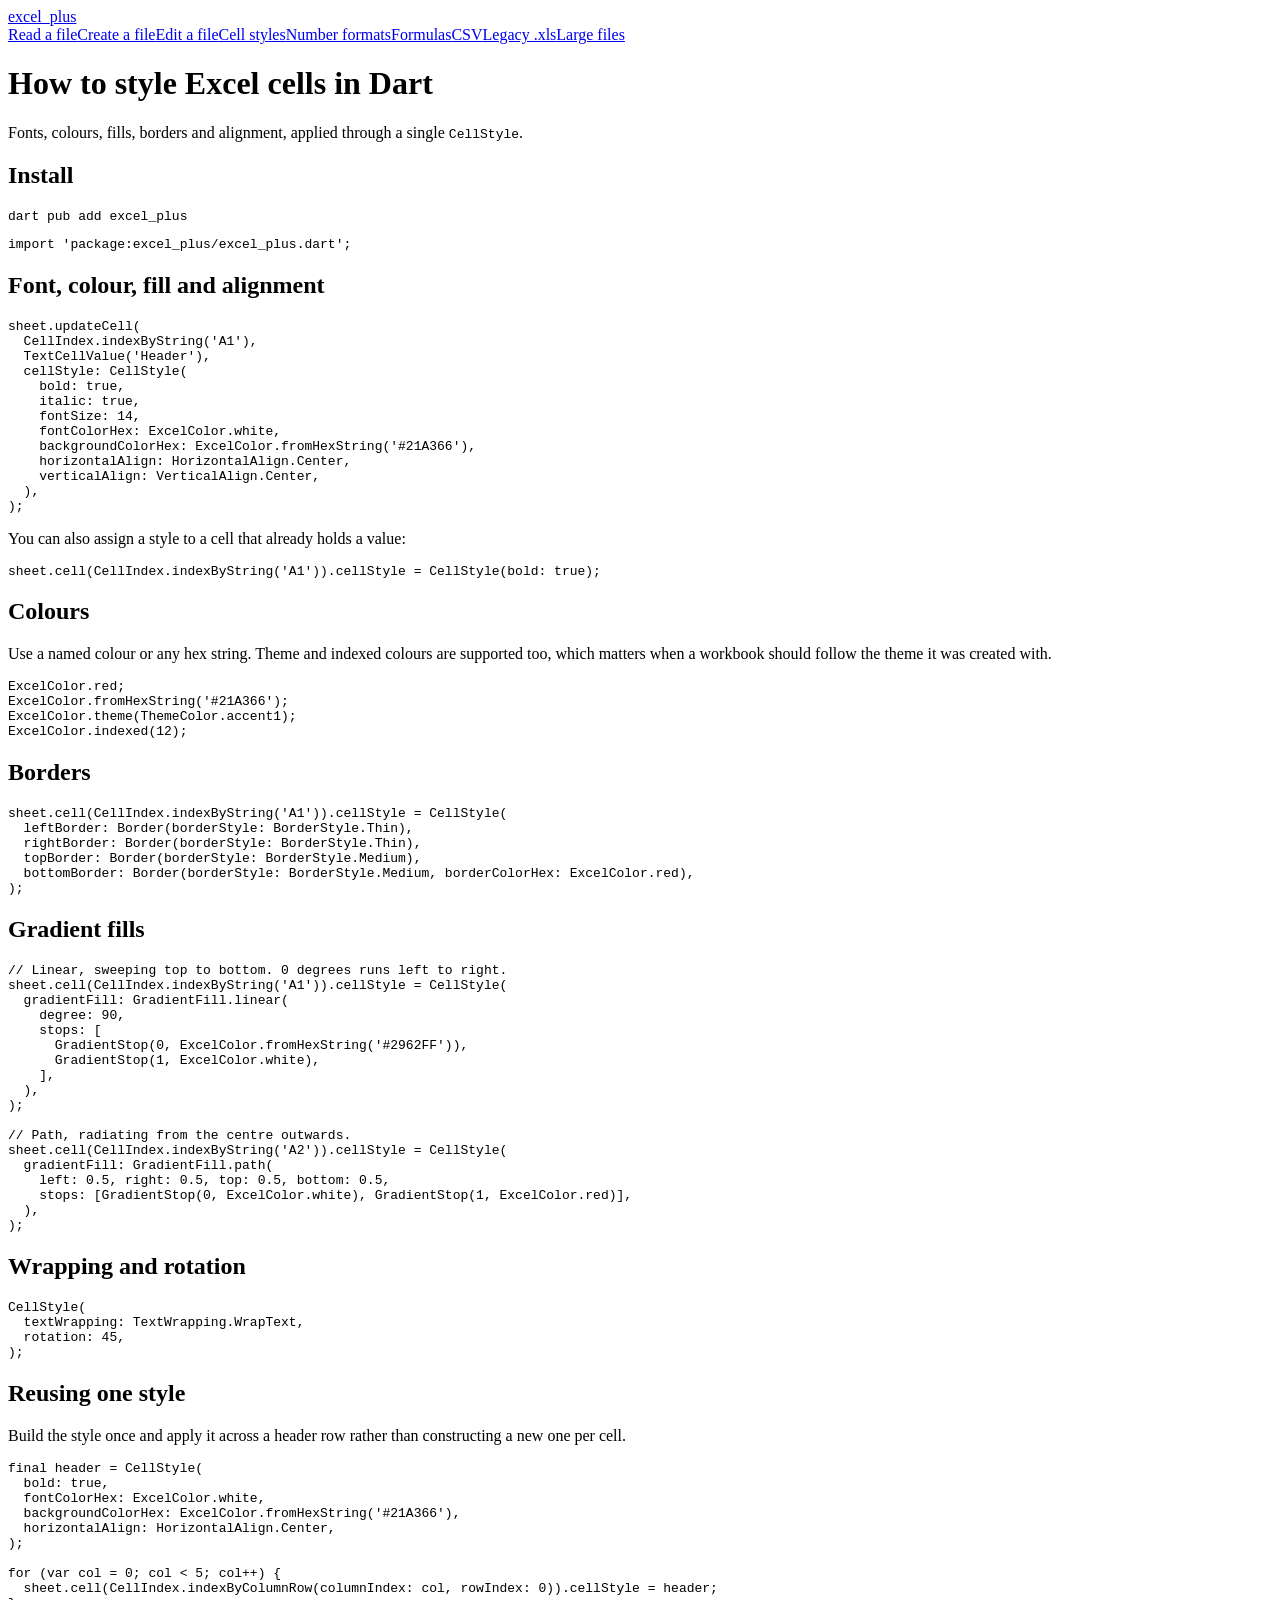
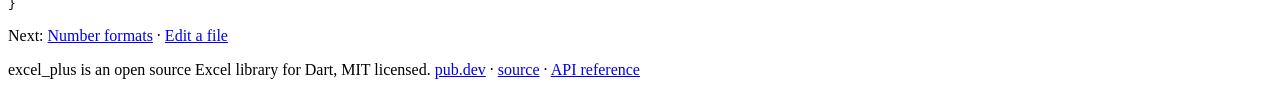
==== site/cell-styles.html @ 7468e0e8 "docs: add a documentation website targeting search The README is one long page, so it is a single re" ====
<!doctype html>
<html lang="en">
<head>
<meta charset="utf-8">
<meta name="viewport" content="width=device-width,initial-scale=1">
<title>How to Style Excel Cells in Dart: Fonts, Colours, Fills and Borders</title>
<meta name="description" content="Format spreadsheet cells from Dart: bold and italic fonts, font size and colour, background fills, gradients, borders, alignment and text wrapping.">
<link rel="canonical" href="https://masum-excel.web.app/cell-styles">
<meta property="og:type" content="article">
<meta property="og:title" content="How to style Excel cells in Dart">
<meta property="og:description" content="Format spreadsheet cells from Dart: bold and italic fonts, font size and colour, background fills, gradients, borders, alignment and text wrapping.">
<meta property="og:url" content="https://masum-excel.web.app/cell-styles">
<link rel="stylesheet" href="/style.css">
<script type="application/ld+json">{"@context": "https://schema.org", "@type": "TechArticle", "headline": "How to style Excel cells in Dart", "description": "Format spreadsheet cells from Dart: bold and italic fonts, font size and colour, background fills, gradients, borders, alignment and text wrapping.", "url": "https://masum-excel.web.app/cell-styles", "author": {"@type": "Person", "name": "Nurullah Al Masum"}, "about": {"@type": "SoftwareSourceCode", "name": "excel_plus", "programmingLanguage": "Dart", "codeRepository": "https://github.com/almasumdev/excel_plus"}}</script>
<script type="application/ld+json">{"@context": "https://schema.org", "@type": "FAQPage", "mainEntity": [{"@type": "Question", "name": "How do I make a cell bold in Dart?", "acceptedAnswer": {"@type": "Answer", "text": "Assign a CellStyle with bold set to true, either through the cellStyle argument of updateCell or by setting cell.cellStyle directly."}}]}</script>
</head>
<body>
<header class="site"><div class="wrap">
<a class="brand" href="/">excel_plus</a>
<nav class="top"><a href="/read-excel-file">Read a file</a><a href="/create-excel-file">Create a file</a><a href="/edit-excel-file">Edit a file</a><a href="/cell-styles" aria-current="page">Cell styles</a><a href="/number-formats">Number formats</a><a href="/formulas">Formulas</a><a href="/csv">CSV</a><a href="/read-xls-files">Legacy .xls</a><a href="/large-files">Large files</a></nav>
</div></header>
<main><div class="wrap">
<h1>How to style Excel cells in Dart</h1>
<p class="lede">Fonts, colours, fills, borders and alignment, applied through a single <code>CellStyle</code>.</p>
<h2>Install</h2>
<pre><code>dart pub add excel_plus</code></pre>
<pre><code>import 'package:excel_plus/excel_plus.dart';</code></pre>
<h2>Font, colour, fill and alignment</h2>
<pre><code>sheet.updateCell(
  CellIndex.indexByString('A1'),
  TextCellValue('Header'),
  cellStyle: CellStyle(
    bold: true,
    italic: true,
    fontSize: 14,
    fontColorHex: ExcelColor.white,
    backgroundColorHex: ExcelColor.fromHexString('#21A366'),
    horizontalAlign: HorizontalAlign.Center,
    verticalAlign: VerticalAlign.Center,
  ),
);</code></pre>
<p>You can also assign a style to a cell that already holds a value:</p>
<pre><code>sheet.cell(CellIndex.indexByString('A1')).cellStyle = CellStyle(bold: true);</code></pre>
<h2>Colours</h2>
<p>Use a named colour or any hex string. Theme and indexed colours are supported too, which matters when a workbook should follow the theme it was created with.</p>
<pre><code>ExcelColor.red;
ExcelColor.fromHexString('#21A366');
ExcelColor.theme(ThemeColor.accent1);
ExcelColor.indexed(12);</code></pre>
<h2>Borders</h2>
<pre><code>sheet.cell(CellIndex.indexByString('A1')).cellStyle = CellStyle(
  leftBorder: Border(borderStyle: BorderStyle.Thin),
  rightBorder: Border(borderStyle: BorderStyle.Thin),
  topBorder: Border(borderStyle: BorderStyle.Medium),
  bottomBorder: Border(borderStyle: BorderStyle.Medium, borderColorHex: ExcelColor.red),
);</code></pre>
<h2>Gradient fills</h2>
<pre><code>// Linear, sweeping top to bottom. 0 degrees runs left to right.
sheet.cell(CellIndex.indexByString('A1')).cellStyle = CellStyle(
  gradientFill: GradientFill.linear(
    degree: 90,
    stops: [
      GradientStop(0, ExcelColor.fromHexString('#2962FF')),
      GradientStop(1, ExcelColor.white),
    ],
  ),
);

// Path, radiating from the centre outwards.
sheet.cell(CellIndex.indexByString('A2')).cellStyle = CellStyle(
  gradientFill: GradientFill.path(
    left: 0.5, right: 0.5, top: 0.5, bottom: 0.5,
    stops: [GradientStop(0, ExcelColor.white), GradientStop(1, ExcelColor.red)],
  ),
);</code></pre>
<h2>Wrapping and rotation</h2>
<pre><code>CellStyle(
  textWrapping: TextWrapping.WrapText,
  rotation: 45,
);</code></pre>
<h2>Reusing one style</h2>
<p>Build the style once and apply it across a header row rather than constructing a new one per cell.</p>
<pre><code>final header = CellStyle(
  bold: true,
  fontColorHex: ExcelColor.white,
  backgroundColorHex: ExcelColor.fromHexString('#21A366'),
  horizontalAlign: HorizontalAlign.Center,
);

for (var col = 0; col &lt; 5; col++) {
  sheet.cell(CellIndex.indexByColumnRow(columnIndex: col, rowIndex: 0)).cellStyle = header;
}</code></pre><p class="next">Next: <a href="/number-formats">Number formats</a> &middot; <a href="/edit-excel-file">Edit a file</a></p>
</div></main>
<footer class="site"><div class="wrap">
excel_plus is an open source Excel library for Dart, MIT licensed.
<a href="https://pub.dev/packages/excel_plus">pub.dev</a> &middot;
<a href="https://github.com/almasumdev/excel_plus">source</a> &middot;
<a href="https://pub.dev/documentation/excel_plus/latest/">API reference</a>
</div></footer>
</body>
</html>
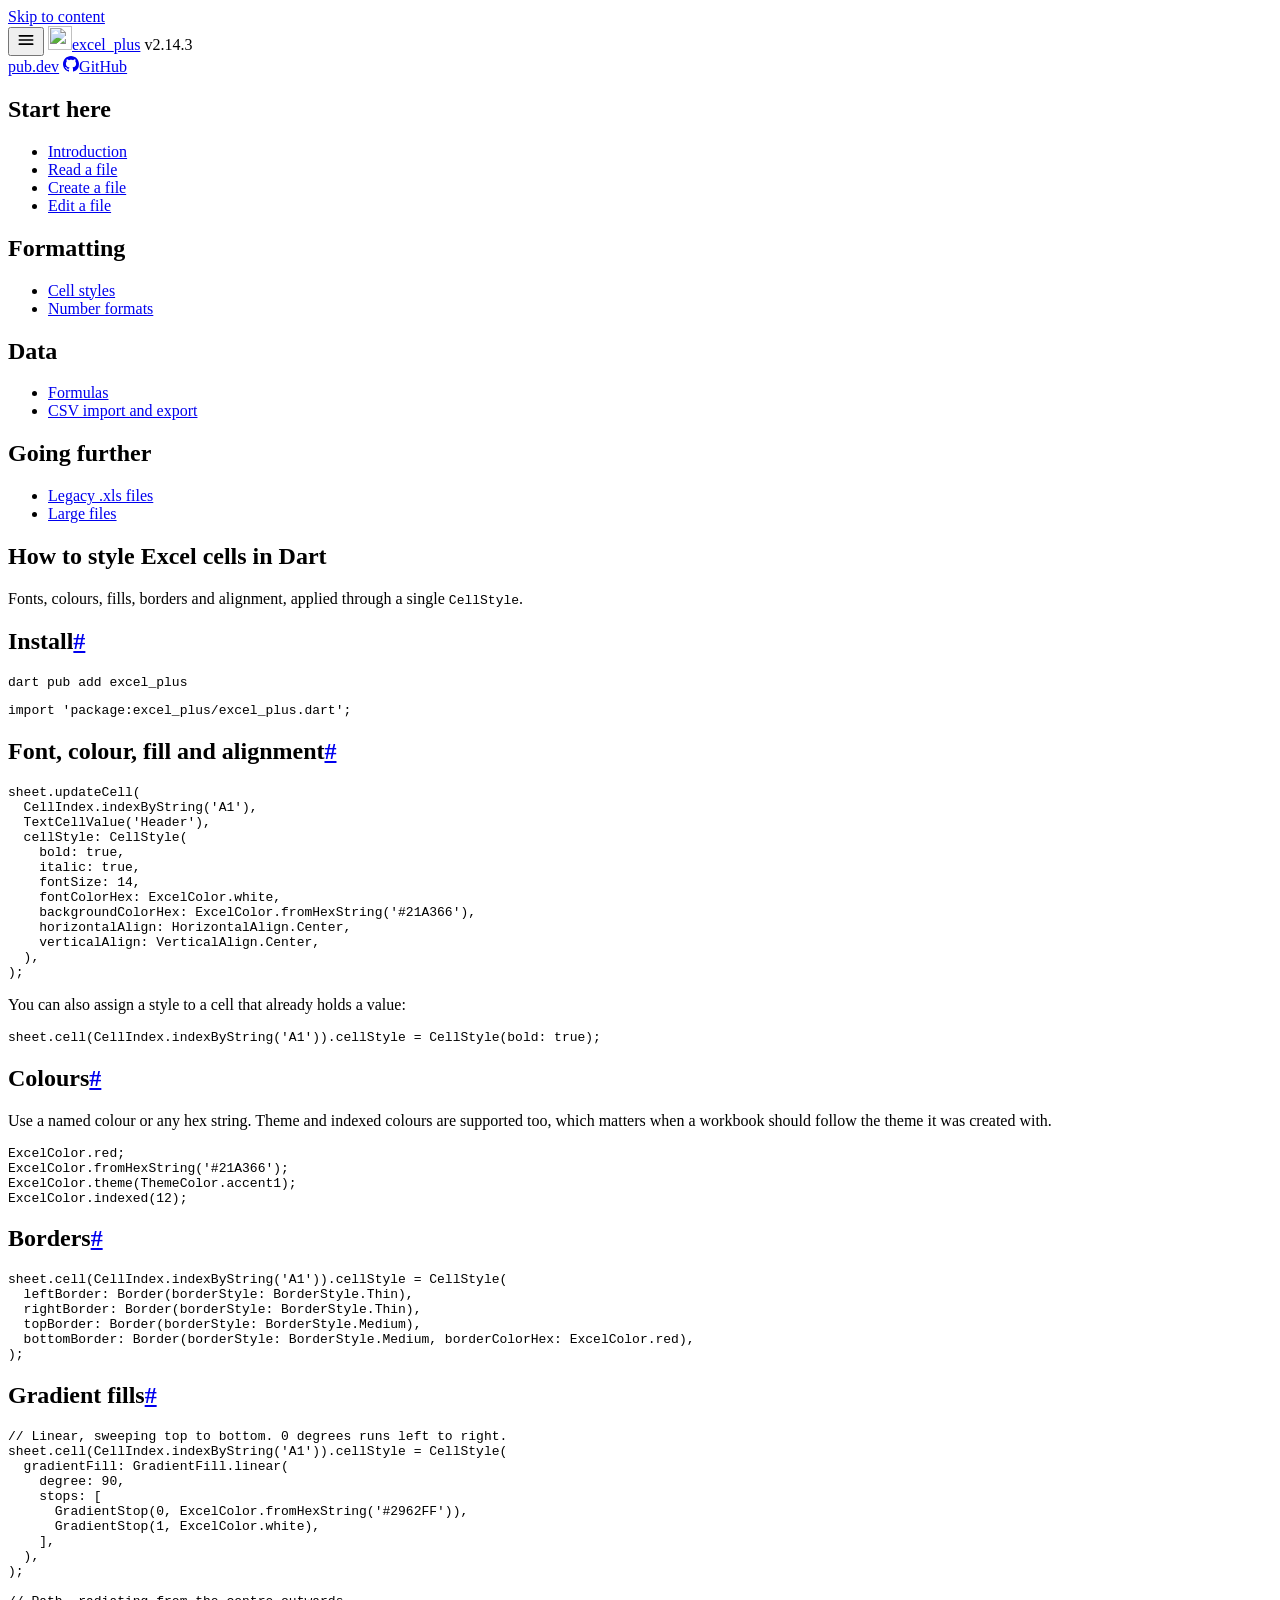
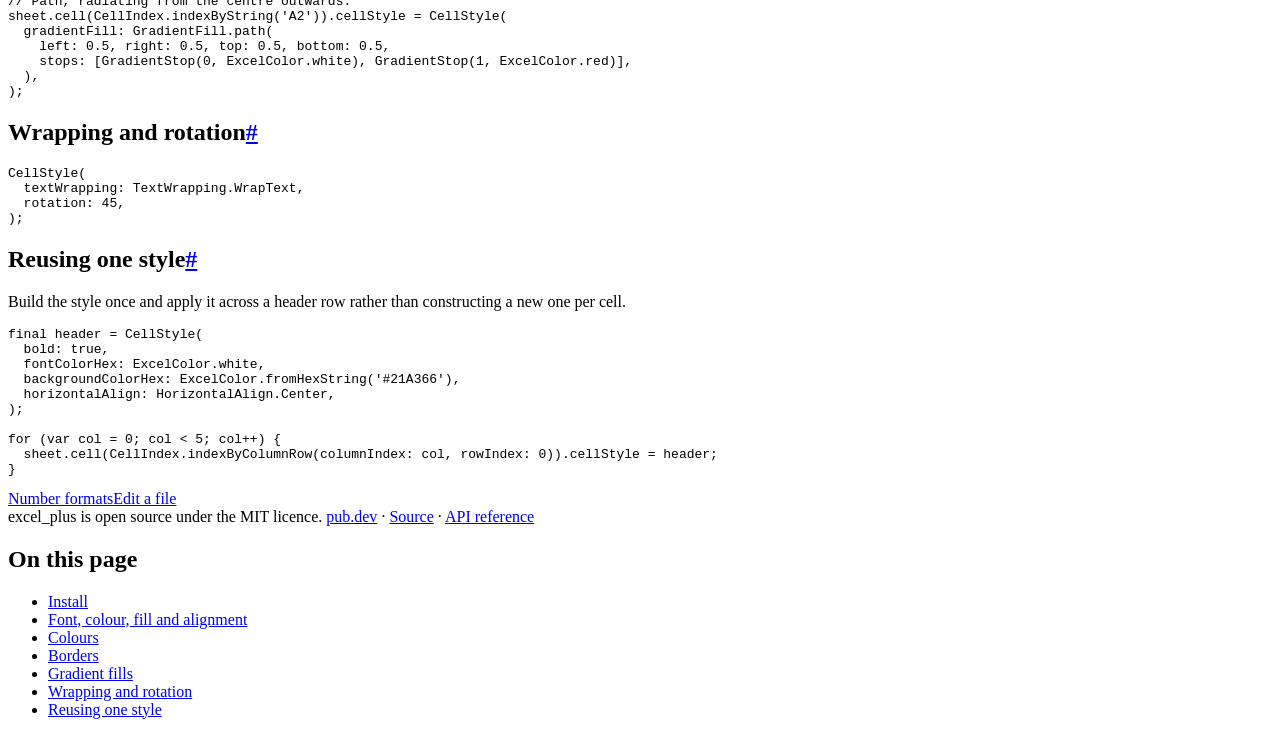
==== commit d374daff: "docs: rebuild the documentation site on a real docs layout The first version was a 820px centred col" ====
--- a/site/cell-styles.html
+++ b/site/cell-styles.html
@@ -5,28 +5,43 @@
 <meta name="viewport" content="width=device-width,initial-scale=1">
 <title>How to Style Excel Cells in Dart: Fonts, Colours, Fills and Borders</title>
 <meta name="description" content="Format spreadsheet cells from Dart: bold and italic fonts, font size and colour, background fills, gradients, borders, alignment and text wrapping.">
-<link rel="canonical" href="https://masum-excel.web.app/cell-styles">
+<link rel="canonical" href="https://excel-plus.web.app/cell-styles">
 <meta property="og:type" content="article">
-<meta property="og:title" content="How to style Excel cells in Dart">
+<meta property="og:title" content="How to Style Excel Cells in Dart: Fonts, Colours, Fills and Borders">
 <meta property="og:description" content="Format spreadsheet cells from Dart: bold and italic fonts, font size and colour, background fills, gradients, borders, alignment and text wrapping.">
-<meta property="og:url" content="https://masum-excel.web.app/cell-styles">
+<meta property="og:url" content="https://excel-plus.web.app/cell-styles">
+<meta name="twitter:card" content="summary">
+<link rel="icon" href="/logo.svg" type="image/svg+xml">
 <link rel="stylesheet" href="/style.css">
-<script type="application/ld+json">{"@context": "https://schema.org", "@type": "TechArticle", "headline": "How to style Excel cells in Dart", "description": "Format spreadsheet cells from Dart: bold and italic fonts, font size and colour, background fills, gradients, borders, alignment and text wrapping.", "url": "https://masum-excel.web.app/cell-styles", "author": {"@type": "Person", "name": "Nurullah Al Masum"}, "about": {"@type": "SoftwareSourceCode", "name": "excel_plus", "programmingLanguage": "Dart", "codeRepository": "https://github.com/almasumdev/excel_plus"}}</script>
+<script type="application/ld+json">{"@context": "https://schema.org", "@type": "TechArticle", "headline": "How to style Excel cells in Dart", "description": "Format spreadsheet cells from Dart: bold and italic fonts, font size and colour, background fills, gradients, borders, alignment and text wrapping.", "url": "https://excel-plus.web.app/cell-styles", "author": {"@type": "Person", "name": "Nurullah Al Masum"}, "about": {"@type": "SoftwareSourceCode", "name": "excel_plus", "programmingLanguage": "Dart", "codeRepository": "https://github.com/almasumdev/excel_plus"}}</script>
 <script type="application/ld+json">{"@context": "https://schema.org", "@type": "FAQPage", "mainEntity": [{"@type": "Question", "name": "How do I make a cell bold in Dart?", "acceptedAnswer": {"@type": "Answer", "text": "Assign a CellStyle with bold set to true, either through the cellStyle argument of updateCell or by setting cell.cellStyle directly."}}]}</script>
 </head>
 <body>
-<header class="site"><div class="wrap">
-<a class="brand" href="/">excel_plus</a>
-<nav class="top"><a href="/read-excel-file">Read a file</a><a href="/create-excel-file">Create a file</a><a href="/edit-excel-file">Edit a file</a><a href="/cell-styles" aria-current="page">Cell styles</a><a href="/number-formats">Number formats</a><a href="/formulas">Formulas</a><a href="/csv">CSV</a><a href="/read-xls-files">Legacy .xls</a><a href="/large-files">Large files</a></nav>
-</div></header>
-<main><div class="wrap">
-<h1>How to style Excel cells in Dart</h1>
-<p class="lede">Fonts, colours, fills, borders and alignment, applied through a single <code>CellStyle</code>.</p>
-<h2>Install</h2>
-<pre><code>dart pub add excel_plus</code></pre>
-<pre><code>import 'package:excel_plus/excel_plus.dart';</code></pre>
-<h2>Font, colour, fill and alignment</h2>
-<pre><code>sheet.updateCell(
+<a class="skip" href="#content">Skip to content</a>
+
+<header class="topbar">
+  <button class="menu" type="button" aria-label="Open navigation" aria-expanded="false" aria-controls="sidebar"><svg viewBox="0 0 24 24" aria-hidden="true" width="20" height="20" fill="none" stroke="currentColor" stroke-width="2" stroke-linecap="round"><path d="M4 7h16M4 12h16M4 17h16"/></svg></button>
+  <a class="brand" href="/"><img src="/logo.svg" alt="" width="24" height="24">excel_plus</a>
+  <span class="ver">v2.14.3</span>
+  <div class="grow"></div>
+  <a class="ext" href="https://pub.dev/packages/excel_plus"><span>pub.dev</span></a>
+  <a class="ext" href="https://github.com/almasumdev/excel_plus" aria-label="Source on GitHub"><svg viewBox="0 0 16 16" aria-hidden="true" width="16" height="16" fill="currentColor"><path d="M8 0C3.58 0 0 3.58 0 8c0 3.54 2.29 6.53 5.47 7.59.4.07.55-.17.55-.38 0-.19-.01-.82-.01-1.49-2.01.37-2.53-.49-2.69-.94-.09-.23-.48-.94-.82-1.13-.28-.15-.68-.52-.01-.53.63-.01 1.08.58 1.23.82.72 1.21 1.87.87 2.33.66.07-.52.28-.87.51-1.07-1.78-.2-3.64-.89-3.64-3.95 0-.87.31-1.59.82-2.15-.08-.2-.36-1.02.08-2.12 0 0 .67-.21 2.2.82.64-.18 1.32-.27 2-.27s1.36.09 2 .27c1.53-1.04 2.2-.82 2.2-.82.44 1.1.16 1.92.08 2.12.51.56.82 1.27.82 2.15 0 3.07-1.87 3.75-3.65 3.95.29.25.54.73.54 1.48 0 1.07-.01 1.93-.01 2.2 0 .21.15.46.55.38A8.01 8.01 0 0 0 16 8c0-4.42-3.58-8-8-8Z"/></svg><span>GitHub</span></a>
+</header>
+
+<div class="scrim" aria-hidden="true"></div>
+
+<div class="shell">
+  <nav class="sidebar" id="sidebar" aria-label="Documentation"><h2>Start here</h2><ul><li><a href="/">Introduction</a></li><li><a href="/read-excel-file">Read a file</a></li><li><a href="/create-excel-file">Create a file</a></li><li><a href="/edit-excel-file">Edit a file</a></li></ul><h2>Formatting</h2><ul><li><a href="/cell-styles" aria-current="page">Cell styles</a></li><li><a href="/number-formats">Number formats</a></li></ul><h2>Data</h2><ul><li><a href="/formulas">Formulas</a></li><li><a href="/csv">CSV import and export</a></li></ul><h2>Going further</h2><ul><li><a href="/read-xls-files">Legacy .xls files</a></li><li><a href="/large-files">Large files</a></li></ul></nav>
+
+  <main class="content" id="content">
+    <article>
+      <h1>How to style Excel cells in Dart</h1>
+      <p class="lede">Fonts, colours, fills, borders and alignment, applied through a single <code>CellStyle</code>.</p>
+      <h2 id="install">Install<a class="anchor" href="#install" aria-label="Link to this section">#</a></h2>
+<div class="codeblock"><pre><code>dart pub add excel_plus</code></pre></div>
+<div class="codeblock"><pre><code>import 'package:excel_plus/excel_plus.dart';</code></pre></div>
+<h2 id="font-colour-fill-and-alignment">Font, colour, fill and alignment<a class="anchor" href="#font-colour-fill-and-alignment" aria-label="Link to this section">#</a></h2>
+<div class="codeblock"><pre><code>sheet.updateCell(
   CellIndex.indexByString('A1'),
   TextCellValue('Header'),
   cellStyle: CellStyle(
@@ -38,24 +53,24 @@
     horizontalAlign: HorizontalAlign.Center,
     verticalAlign: VerticalAlign.Center,
   ),
-);</code></pre>
+);</code></pre></div>
 <p>You can also assign a style to a cell that already holds a value:</p>
-<pre><code>sheet.cell(CellIndex.indexByString('A1')).cellStyle = CellStyle(bold: true);</code></pre>
-<h2>Colours</h2>
+<div class="codeblock"><pre><code>sheet.cell(CellIndex.indexByString('A1')).cellStyle = CellStyle(bold: true);</code></pre></div>
+<h2 id="colours">Colours<a class="anchor" href="#colours" aria-label="Link to this section">#</a></h2>
 <p>Use a named colour or any hex string. Theme and indexed colours are supported too, which matters when a workbook should follow the theme it was created with.</p>
-<pre><code>ExcelColor.red;
+<div class="codeblock"><pre><code>ExcelColor.red;
 ExcelColor.fromHexString('#21A366');
 ExcelColor.theme(ThemeColor.accent1);
-ExcelColor.indexed(12);</code></pre>
-<h2>Borders</h2>
-<pre><code>sheet.cell(CellIndex.indexByString('A1')).cellStyle = CellStyle(
+ExcelColor.indexed(12);</code></pre></div>
+<h2 id="borders">Borders<a class="anchor" href="#borders" aria-label="Link to this section">#</a></h2>
+<div class="codeblock"><pre><code>sheet.cell(CellIndex.indexByString('A1')).cellStyle = CellStyle(
   leftBorder: Border(borderStyle: BorderStyle.Thin),
   rightBorder: Border(borderStyle: BorderStyle.Thin),
   topBorder: Border(borderStyle: BorderStyle.Medium),
   bottomBorder: Border(borderStyle: BorderStyle.Medium, borderColorHex: ExcelColor.red),
-);</code></pre>
-<h2>Gradient fills</h2>
-<pre><code>// Linear, sweeping top to bottom. 0 degrees runs left to right.
+);</code></pre></div>
+<h2 id="gradient-fills">Gradient fills<a class="anchor" href="#gradient-fills" aria-label="Link to this section">#</a></h2>
+<div class="codeblock"><pre><code>// Linear, sweeping top to bottom. 0 degrees runs left to right.
 sheet.cell(CellIndex.indexByString('A1')).cellStyle = CellStyle(
   gradientFill: GradientFill.linear(
     degree: 90,
@@ -72,15 +87,15 @@
     left: 0.5, right: 0.5, top: 0.5, bottom: 0.5,
     stops: [GradientStop(0, ExcelColor.white), GradientStop(1, ExcelColor.red)],
   ),
-);</code></pre>
-<h2>Wrapping and rotation</h2>
-<pre><code>CellStyle(
+);</code></pre></div>
+<h2 id="wrapping-and-rotation">Wrapping and rotation<a class="anchor" href="#wrapping-and-rotation" aria-label="Link to this section">#</a></h2>
+<div class="codeblock"><pre><code>CellStyle(
   textWrapping: TextWrapping.WrapText,
   rotation: 45,
-);</code></pre>
-<h2>Reusing one style</h2>
+);</code></pre></div>
+<h2 id="reusing-one-style">Reusing one style<a class="anchor" href="#reusing-one-style" aria-label="Link to this section">#</a></h2>
 <p>Build the style once and apply it across a header row rather than constructing a new one per cell.</p>
-<pre><code>final header = CellStyle(
+<div class="codeblock"><pre><code>final header = CellStyle(
   bold: true,
   fontColorHex: ExcelColor.white,
   backgroundColorHex: ExcelColor.fromHexString('#21A366'),
@@ -89,13 +104,19 @@
 
 for (var col = 0; col &lt; 5; col++) {
   sheet.cell(CellIndex.indexByColumnRow(columnIndex: col, rowIndex: 0)).cellStyle = header;
-}</code></pre><p class="next">Next: <a href="/number-formats">Number formats</a> &middot; <a href="/edit-excel-file">Edit a file</a></p>
-</div></main>
-<footer class="site"><div class="wrap">
-excel_plus is an open source Excel library for Dart, MIT licensed.
-<a href="https://pub.dev/packages/excel_plus">pub.dev</a> &middot;
-<a href="https://github.com/almasumdev/excel_plus">source</a> &middot;
-<a href="https://pub.dev/documentation/excel_plus/latest/">API reference</a>
-</div></footer>
+}</code></pre></div><nav class="next" aria-label="Related guides"><a href="/number-formats">Number formats</a><a href="/edit-excel-file">Edit a file</a></nav>
+      <footer class="pagefoot">
+        excel_plus is open source under the MIT licence.
+        <a href="https://pub.dev/packages/excel_plus">pub.dev</a> &middot;
+        <a href="https://github.com/almasumdev/excel_plus">Source</a> &middot;
+        <a href="https://pub.dev/documentation/excel_plus/latest/">API reference</a>
+      </footer>
+    </article>
+  </main>
+
+  <aside class="toc"><nav aria-labelledby="toc-h"><h2 id="toc-h">On this page</h2><ul><li><a href="#install">Install</a></li><li><a href="#font-colour-fill-and-alignment">Font, colour, fill and alignment</a></li><li><a href="#colours">Colours</a></li><li><a href="#borders">Borders</a></li><li><a href="#gradient-fills">Gradient fills</a></li><li><a href="#wrapping-and-rotation">Wrapping and rotation</a></li><li><a href="#reusing-one-style">Reusing one style</a></li></ul></nav></aside>
+</div>
+
+<script src="/docs.js" defer></script>
 </body>
 </html>
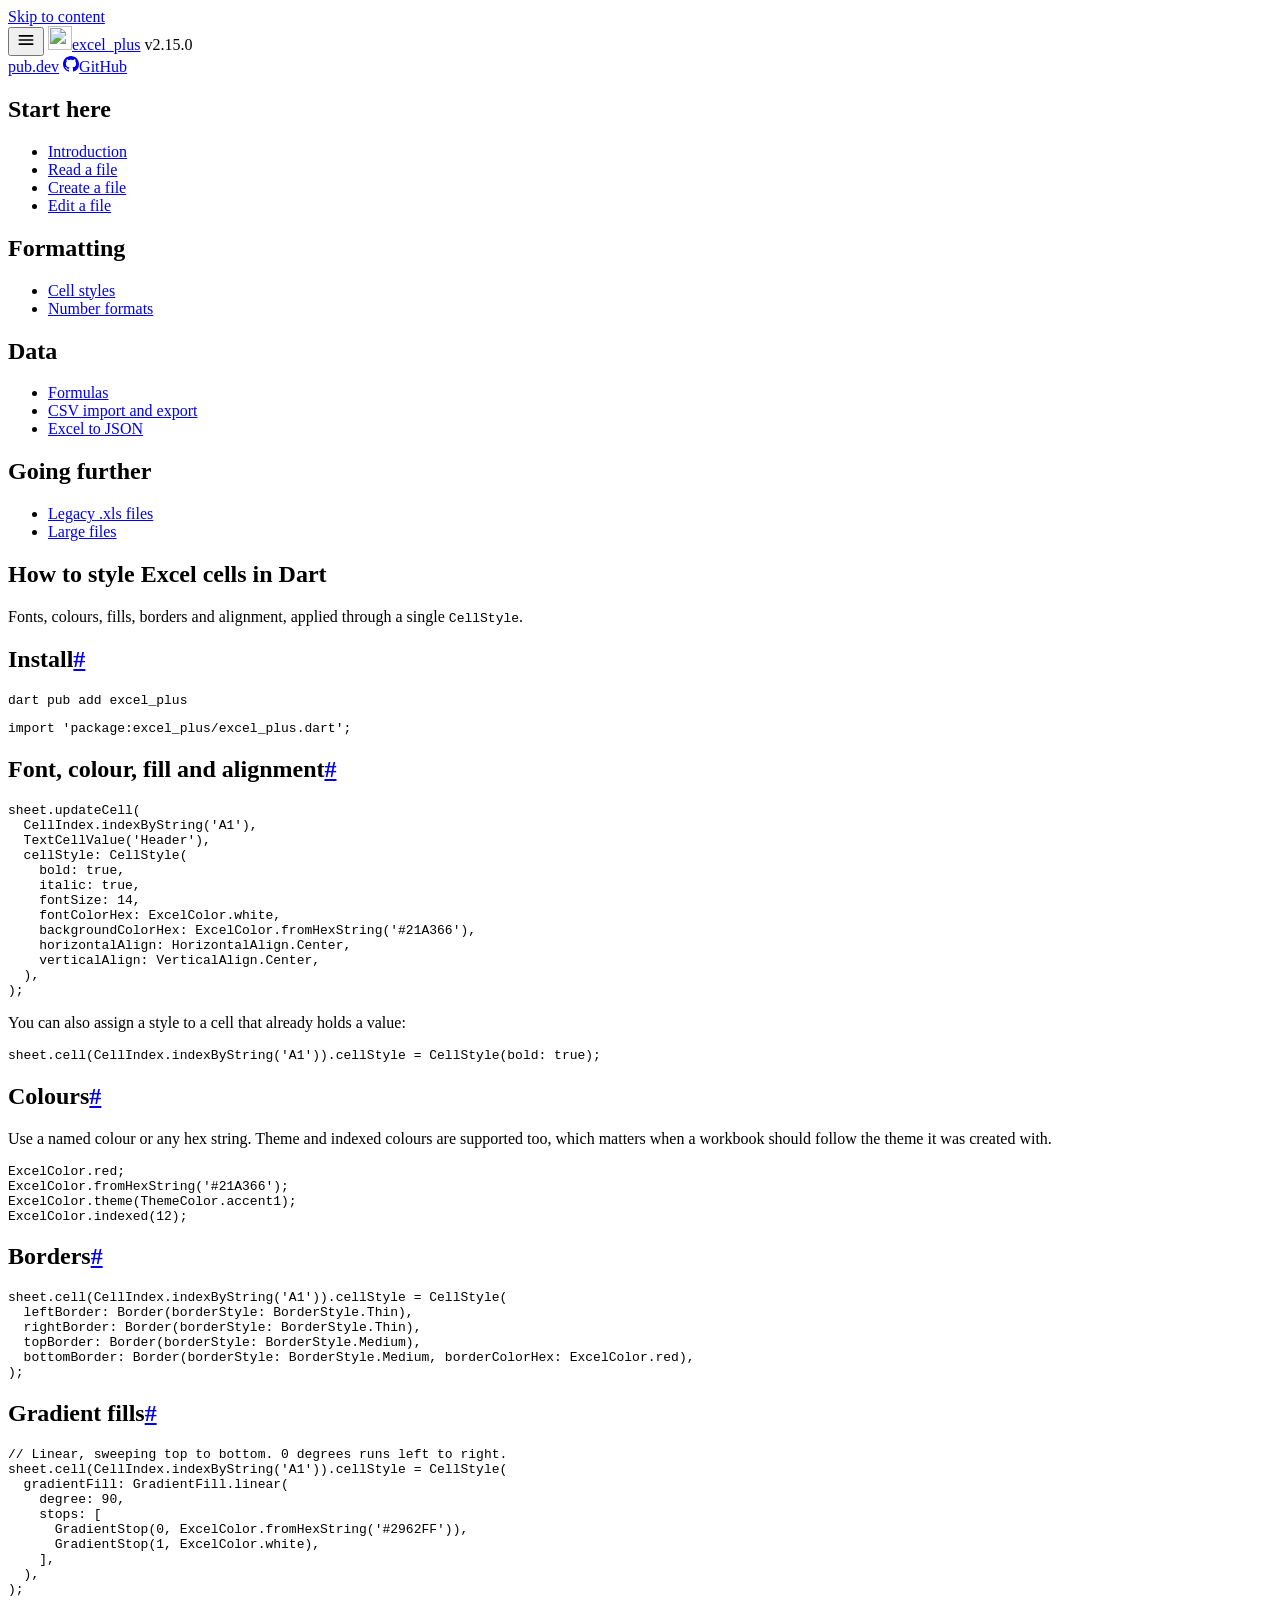
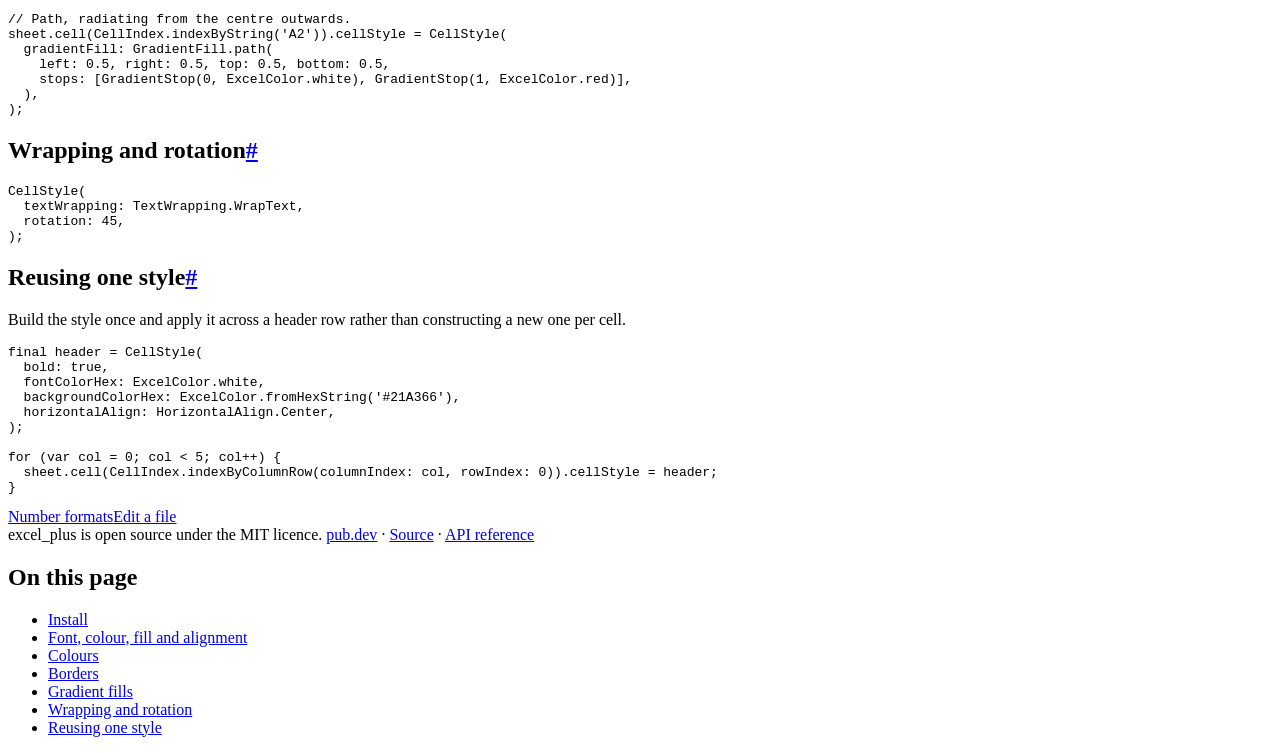
==== commit 10ec9908: "feat: export a worksheet as JSON or header-keyed maps Sheet.rowsAsMaps reads a worksheet as a List<M" ====
--- a/site/cell-styles.html
+++ b/site/cell-styles.html
@@ -12,7 +12,7 @@
 <meta property="og:url" content="https://excel-plus.web.app/cell-styles">
 <meta name="twitter:card" content="summary">
 <link rel="icon" href="/logo.svg" type="image/svg+xml">
-<link rel="stylesheet" href="/style.css">
+<link rel="stylesheet" href="/style.eaea107fe4.css">
 <script type="application/ld+json">{"@context": "https://schema.org", "@type": "TechArticle", "headline": "How to style Excel cells in Dart", "description": "Format spreadsheet cells from Dart: bold and italic fonts, font size and colour, background fills, gradients, borders, alignment and text wrapping.", "url": "https://excel-plus.web.app/cell-styles", "author": {"@type": "Person", "name": "Nurullah Al Masum"}, "about": {"@type": "SoftwareSourceCode", "name": "excel_plus", "programmingLanguage": "Dart", "codeRepository": "https://github.com/almasumdev/excel_plus"}}</script>
 <script type="application/ld+json">{"@context": "https://schema.org", "@type": "FAQPage", "mainEntity": [{"@type": "Question", "name": "How do I make a cell bold in Dart?", "acceptedAnswer": {"@type": "Answer", "text": "Assign a CellStyle with bold set to true, either through the cellStyle argument of updateCell or by setting cell.cellStyle directly."}}]}</script>
 </head>
@@ -22,7 +22,7 @@
 <header class="topbar">
   <button class="menu" type="button" aria-label="Open navigation" aria-expanded="false" aria-controls="sidebar"><svg viewBox="0 0 24 24" aria-hidden="true" width="20" height="20" fill="none" stroke="currentColor" stroke-width="2" stroke-linecap="round"><path d="M4 7h16M4 12h16M4 17h16"/></svg></button>
   <a class="brand" href="/"><img src="/logo.svg" alt="" width="24" height="24">excel_plus</a>
-  <span class="ver">v2.14.3</span>
+  <span class="ver">v2.15.0</span>
   <div class="grow"></div>
   <a class="ext" href="https://pub.dev/packages/excel_plus"><span>pub.dev</span></a>
   <a class="ext" href="https://github.com/almasumdev/excel_plus" aria-label="Source on GitHub"><svg viewBox="0 0 16 16" aria-hidden="true" width="16" height="16" fill="currentColor"><path d="M8 0C3.58 0 0 3.58 0 8c0 3.54 2.29 6.53 5.47 7.59.4.07.55-.17.55-.38 0-.19-.01-.82-.01-1.49-2.01.37-2.53-.49-2.69-.94-.09-.23-.48-.94-.82-1.13-.28-.15-.68-.52-.01-.53.63-.01 1.08.58 1.23.82.72 1.21 1.87.87 2.33.66.07-.52.28-.87.51-1.07-1.78-.2-3.64-.89-3.64-3.95 0-.87.31-1.59.82-2.15-.08-.2-.36-1.02.08-2.12 0 0 .67-.21 2.2.82.64-.18 1.32-.27 2-.27s1.36.09 2 .27c1.53-1.04 2.2-.82 2.2-.82.44 1.1.16 1.92.08 2.12.51.56.82 1.27.82 2.15 0 3.07-1.87 3.75-3.65 3.95.29.25.54.73.54 1.48 0 1.07-.01 1.93-.01 2.2 0 .21.15.46.55.38A8.01 8.01 0 0 0 16 8c0-4.42-3.58-8-8-8Z"/></svg><span>GitHub</span></a>
@@ -31,7 +31,7 @@
 <div class="scrim" aria-hidden="true"></div>
 
 <div class="shell">
-  <nav class="sidebar" id="sidebar" aria-label="Documentation"><h2>Start here</h2><ul><li><a href="/">Introduction</a></li><li><a href="/read-excel-file">Read a file</a></li><li><a href="/create-excel-file">Create a file</a></li><li><a href="/edit-excel-file">Edit a file</a></li></ul><h2>Formatting</h2><ul><li><a href="/cell-styles" aria-current="page">Cell styles</a></li><li><a href="/number-formats">Number formats</a></li></ul><h2>Data</h2><ul><li><a href="/formulas">Formulas</a></li><li><a href="/csv">CSV import and export</a></li></ul><h2>Going further</h2><ul><li><a href="/read-xls-files">Legacy .xls files</a></li><li><a href="/large-files">Large files</a></li></ul></nav>
+  <nav class="sidebar" id="sidebar" aria-label="Documentation"><h2>Start here</h2><ul><li><a href="/">Introduction</a></li><li><a href="/read-excel-file">Read a file</a></li><li><a href="/create-excel-file">Create a file</a></li><li><a href="/edit-excel-file">Edit a file</a></li></ul><h2>Formatting</h2><ul><li><a href="/cell-styles" aria-current="page">Cell styles</a></li><li><a href="/number-formats">Number formats</a></li></ul><h2>Data</h2><ul><li><a href="/formulas">Formulas</a></li><li><a href="/csv">CSV import and export</a></li><li><a href="/excel-to-json">Excel to JSON</a></li></ul><h2>Going further</h2><ul><li><a href="/read-xls-files">Legacy .xls files</a></li><li><a href="/large-files">Large files</a></li></ul></nav>
 
   <main class="content" id="content">
     <article>
@@ -117,6 +117,6 @@
   <aside class="toc"><nav aria-labelledby="toc-h"><h2 id="toc-h">On this page</h2><ul><li><a href="#install">Install</a></li><li><a href="#font-colour-fill-and-alignment">Font, colour, fill and alignment</a></li><li><a href="#colours">Colours</a></li><li><a href="#borders">Borders</a></li><li><a href="#gradient-fills">Gradient fills</a></li><li><a href="#wrapping-and-rotation">Wrapping and rotation</a></li><li><a href="#reusing-one-style">Reusing one style</a></li></ul></nav></aside>
 </div>
 
-<script src="/docs.js" defer></script>
+<script src="/docs.029eb910a1.js" defer></script>
 </body>
 </html>
